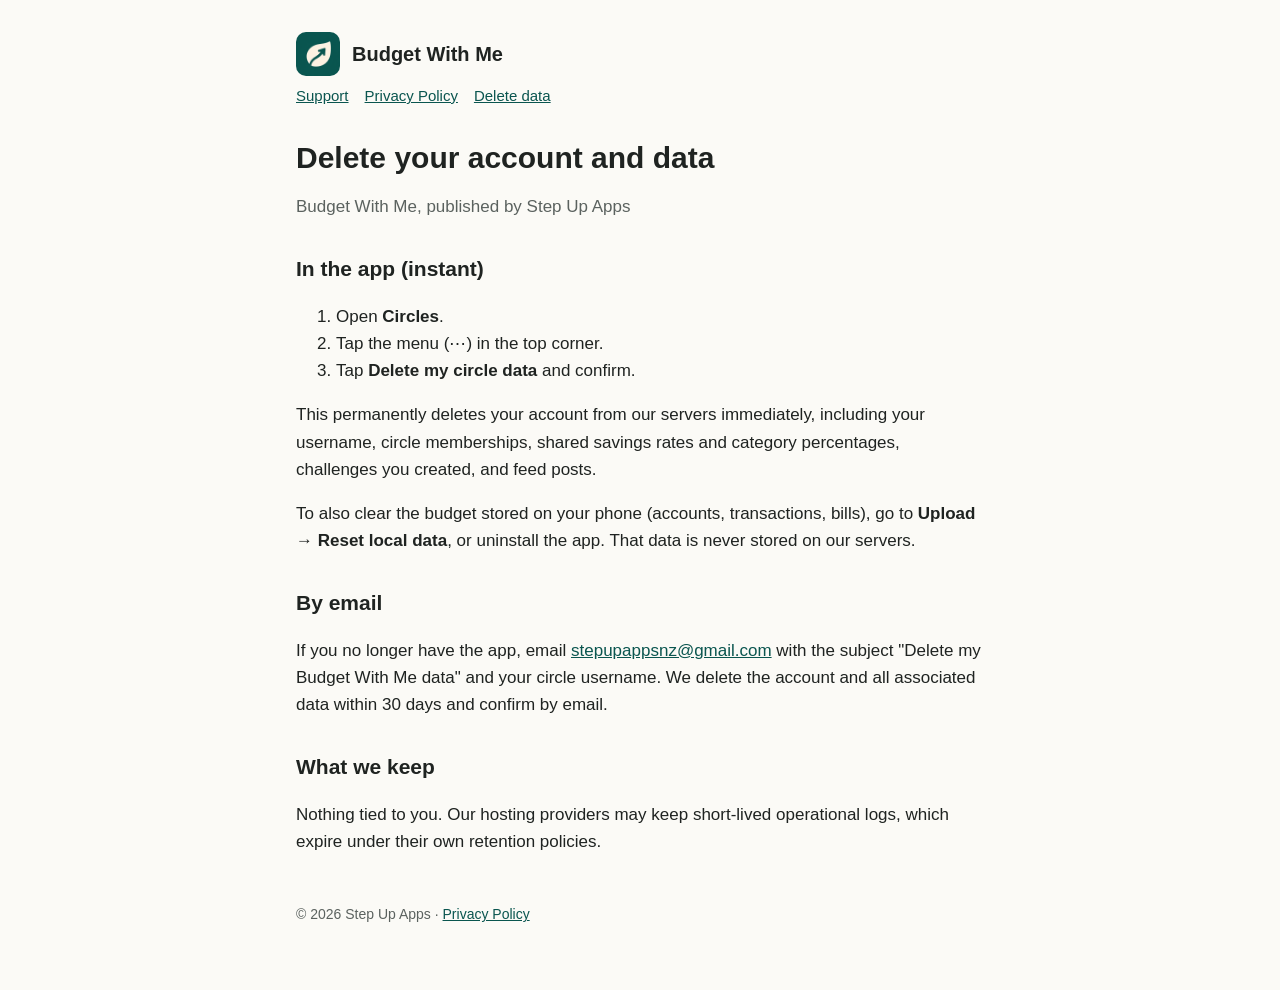
==== delete.html @ 64e6a524 "Add account and data deletion page Co-Authored-By: Claude Opus 5.5 <noreply@anthropic.com>" ====
<!doctype html>
<html lang="en">
<head>
  <meta charset="utf-8">
  <meta name="viewport" content="width=device-width, initial-scale=1">
  <title>Budget With Me — Delete your account and data</title>
  <meta name="description" content="How to delete your Budget With Me account and data.">
  <link rel="icon" href="icon.png">
  <link rel="stylesheet" href="style.css">
</head>
<body>
<main>
  <header><img src="icon.png" alt=""><a href="./">Budget With Me</a></header>
  <nav><a href="./">Support</a><a href="privacy.html">Privacy Policy</a><a href="delete.html">Delete data</a></nav>

  <h1>Delete your account and data</h1>
  <p class="muted">Budget With Me, published by Step Up Apps</p>

  <h2>In the app (instant)</h2>
  <ol>
    <li>Open <strong>Circles</strong>.</li>
    <li>Tap the menu (⋯) in the top corner.</li>
    <li>Tap <strong>Delete my circle data</strong> and confirm.</li>
  </ol>
  <p>This permanently deletes your account from our servers immediately, including your username, circle memberships, shared savings rates and category percentages, challenges you created, and feed posts.</p>
  <p>To also clear the budget stored on your phone (accounts, transactions, bills), go to <strong>Upload → Reset local data</strong>, or uninstall the app. That data is never stored on our servers.</p>

  <h2>By email</h2>
  <p>If you no longer have the app, email <a href="mailto:stepupappsnz@gmail.com?subject=Delete%20my%20Budget%20With%20Me%20data">stepupappsnz@gmail.com</a> with the subject "Delete my Budget With Me data" and your circle username. We delete the account and all associated data within 30 days and confirm by email.</p>

  <h2>What we keep</h2>
  <p>Nothing tied to you. Our hosting providers may keep short-lived operational logs, which expire under their own retention policies.</p>

  <footer>© 2026 Step Up Apps · <a href="privacy.html">Privacy Policy</a></footer>
</main>
</body>
</html>
---- style.css ----
:root {
  --bg: #fbfaf6;
  --text: #1f2321;
  --muted: #5b625f;
  --accent: #0a554f;
  --card: #f1eee7;
  --line: #e2ded4;
}
@media (prefers-color-scheme: dark) {
  :root {
    --bg: #121514;
    --text: #e9ece9;
    --muted: #a6aeaa;
    --accent: #7fc4b8;
    --card: #1c211f;
    --line: #2b322f;
  }
}
* { box-sizing: border-box; }
body {
  margin: 0;
  background: var(--bg);
  color: var(--text);
  font: 17px/1.6 -apple-system, BlinkMacSystemFont, "Segoe UI", Roboto, sans-serif;
}
main { max-width: 720px; margin: 0 auto; padding: 32px 16px 64px; }
header { display: flex; align-items: center; gap: 12px; margin-bottom: 8px; }
header img { width: 44px; height: 44px; border-radius: 10px; }
header a { color: var(--text); text-decoration: none; font-weight: 600; font-size: 20px; }
nav { display: flex; gap: 16px; margin-bottom: 32px; font-size: 15px; }
nav a, a { color: var(--accent); }
h1 { font-size: 30px; line-height: 1.2; margin: 0 0 8px; }
h2 { font-size: 21px; margin: 32px 0 8px; }
.muted { color: var(--muted); }
.card { background: var(--card); border-radius: 14px; padding: 16px 20px; margin: 16px 0; }
table { width: 100%; border-collapse: collapse; font-size: 15px; margin: 12px 0; }
th, td { text-align: left; vertical-align: top; padding: 10px 8px; border-bottom: 1px solid var(--line); }
th { font-weight: 600; }
.table-wrap { overflow-x: auto; }
footer { margin-top: 48px; font-size: 14px; color: var(--muted); }
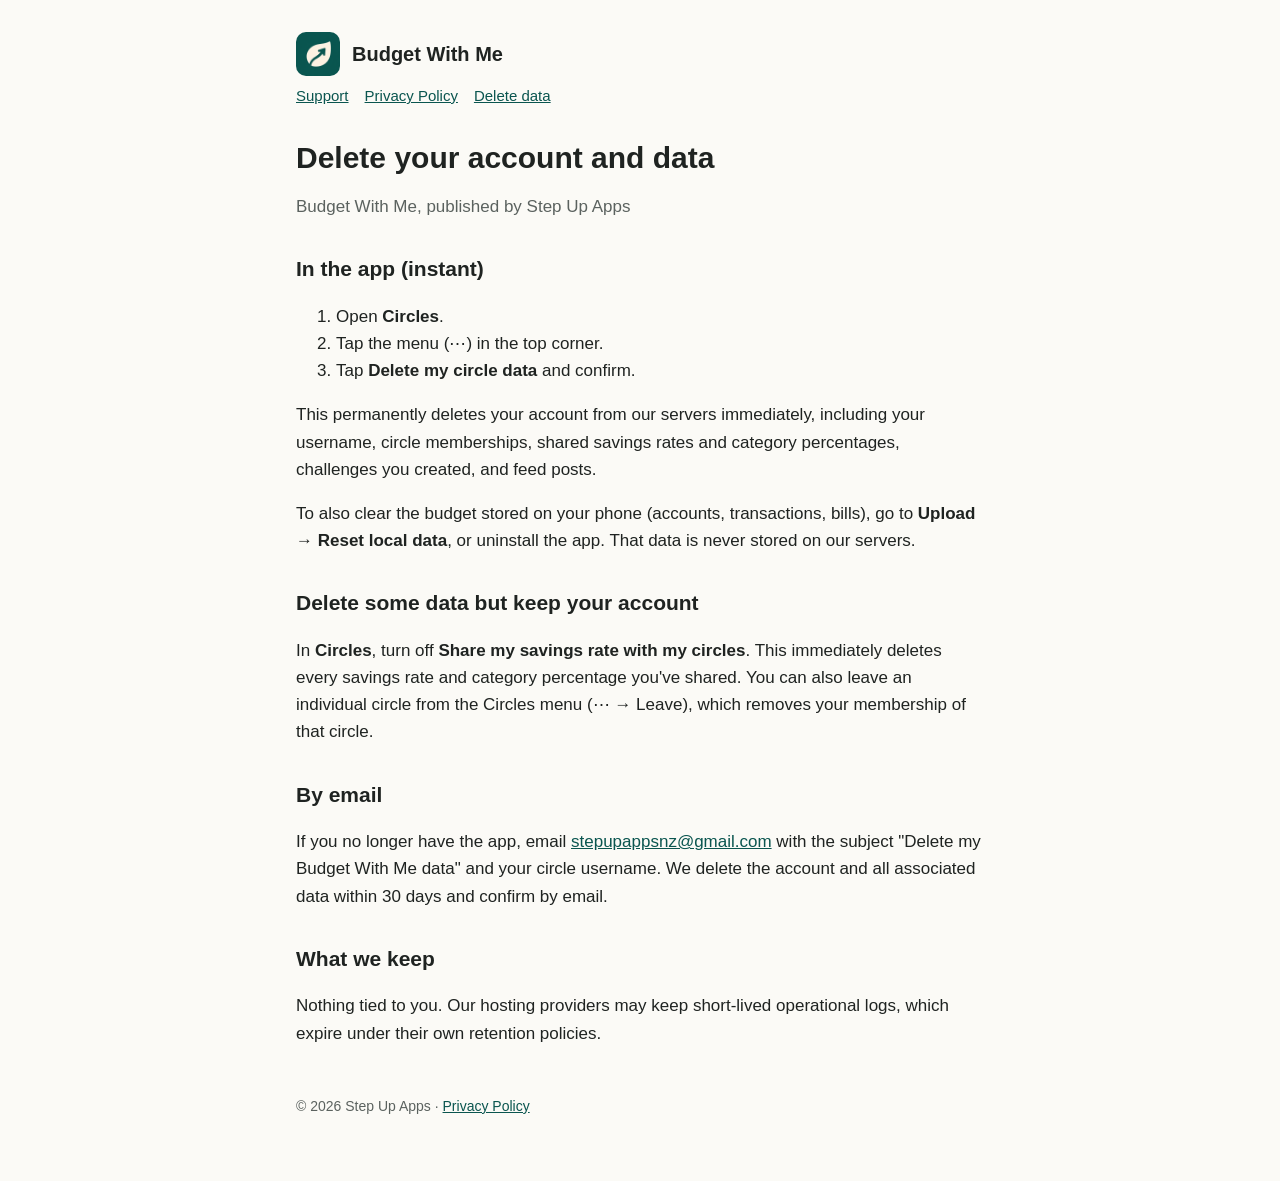
==== commit fecd3569: "Describe partial data deletion Co-Authored-By: Claude Opus 5.5 <noreply@anthropic.com>" ====
--- a/delete.html
+++ b/delete.html
@@ -25,6 +25,9 @@
   <p>This permanently deletes your account from our servers immediately, including your username, circle memberships, shared savings rates and category percentages, challenges you created, and feed posts.</p>
   <p>To also clear the budget stored on your phone (accounts, transactions, bills), go to <strong>Upload → Reset local data</strong>, or uninstall the app. That data is never stored on our servers.</p>
 
+  <h2 id="partial">Delete some data but keep your account</h2>
+  <p>In <strong>Circles</strong>, turn off <strong>Share my savings rate with my circles</strong>. This immediately deletes every savings rate and category percentage you've shared. You can also leave an individual circle from the Circles menu (⋯ → Leave), which removes your membership of that circle.</p>
+
   <h2>By email</h2>
   <p>If you no longer have the app, email <a href="mailto:stepupappsnz@gmail.com?subject=Delete%20my%20Budget%20With%20Me%20data">stepupappsnz@gmail.com</a> with the subject "Delete my Budget With Me data" and your circle username. We delete the account and all associated data within 30 days and confirm by email.</p>
 
